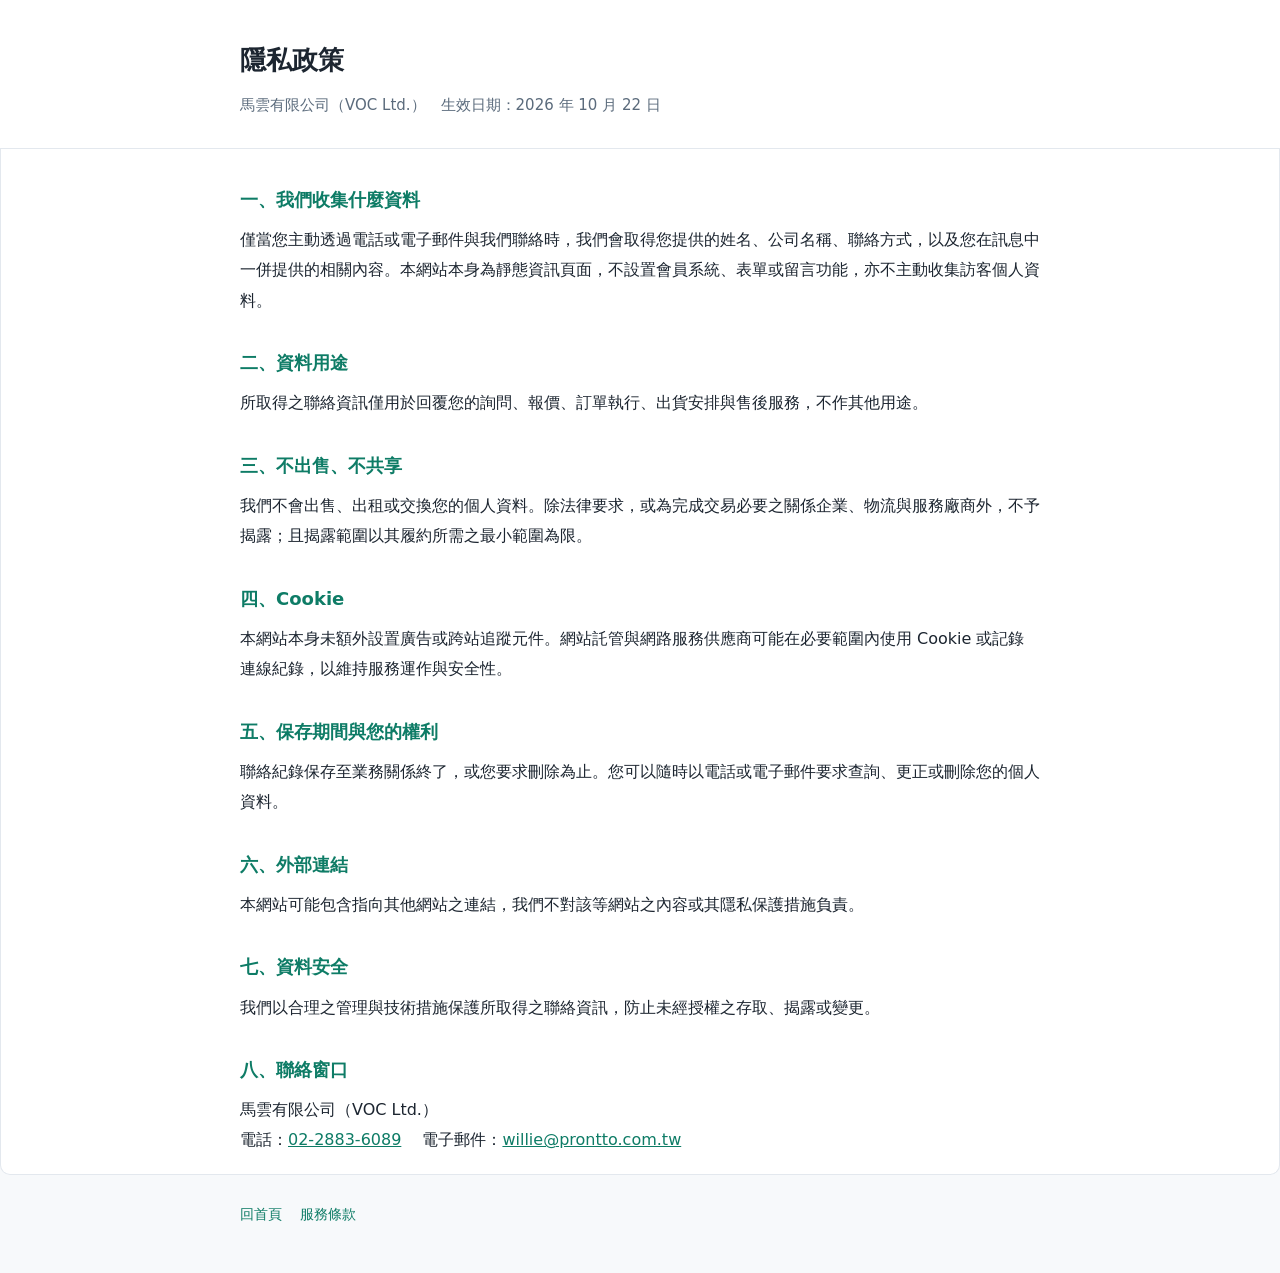
==== privacy.html @ 7a8a8bbe "Add files via upload" ====
<!DOCTYPE html>
<html lang="zh-Hant">
<head>
<meta charset="utf-8">
<meta name="viewport" content="width=device-width, initial-scale=1">
<title>隱私政策｜馬雲有限公司 VOC Ltd.</title>
<meta name="robots" content="index,follow">
<style>
:root{--ink:#1c2530;--muted:#5b6b7c;--line:#e3e8ee;--accent:#0e7c66;--bg:#f7f9fb}
*{box-sizing:border-box}
body{margin:0;font-family:"Noto Sans TC","Microsoft JhengHei","PingFang TC",system-ui,sans-serif;color:var(--ink);background:var(--bg);line-height:1.9}
a{color:var(--accent)}
.wrap{max-width:840px;margin:0 auto;padding:0 20px}
header{background:#fff;border-bottom:1px solid var(--line);padding:36px 0 28px}
h1{margin:0 0 6px;font-size:26px}
.sub{color:var(--muted);margin:0;font-size:15px}
main{background:#fff;border:1px solid var(--line);border-top:0;border-radius:0 0 10px 10px;padding:34px 0 8px}
h2{font-size:18px;margin:30px 0 8px;color:var(--accent)}
h2:first-child{margin-top:0}
p{margin:0 0 10px}
ul{margin:0 0 10px;padding-left:22px}
footer{padding:26px 0 46px;color:var(--muted);font-size:14px}
footer a{margin-right:18px;text-decoration:none}
</style>
</head>
<body>
<header>
  <div class="wrap">
    <h1>隱私政策</h1>
    <p class="sub">馬雲有限公司（VOC Ltd.）　生效日期：2026 年 10 月 22 日</p>
  </div>
</header>

<main>
  <div class="wrap">
    <h2>一、我們收集什麼資料</h2>
    <p>僅當您主動透過電話或電子郵件與我們聯絡時，我們會取得您提供的姓名、公司名稱、聯絡方式，以及您在訊息中一併提供的相關內容。本網站本身為靜態資訊頁面，不設置會員系統、表單或留言功能，亦不主動收集訪客個人資料。</p>

    <h2>二、資料用途</h2>
    <p>所取得之聯絡資訊僅用於回覆您的詢問、報價、訂單執行、出貨安排與售後服務，不作其他用途。</p>

    <h2>三、不出售、不共享</h2>
    <p>我們不會出售、出租或交換您的個人資料。除法律要求，或為完成交易必要之關係企業、物流與服務廠商外，不予揭露；且揭露範圍以其履約所需之最小範圍為限。</p>

    <h2>四、Cookie</h2>
    <p>本網站本身未額外設置廣告或跨站追蹤元件。網站託管與網路服務供應商可能在必要範圍內使用 Cookie 或記錄連線紀錄，以維持服務運作與安全性。</p>

    <h2>五、保存期間與您的權利</h2>
    <p>聯絡紀錄保存至業務關係終了，或您要求刪除為止。您可以隨時以電話或電子郵件要求查詢、更正或刪除您的個人資料。</p>

    <h2>六、外部連結</h2>
    <p>本網站可能包含指向其他網站之連結，我們不對該等網站之內容或其隱私保護措施負責。</p>

    <h2>七、資料安全</h2>
    <p>我們以合理之管理與技術措施保護所取得之聯絡資訊，防止未經授權之存取、揭露或變更。</p>

    <h2>八、聯絡窗口</h2>
    <p>馬雲有限公司（VOC Ltd.）<br>
    電話：<a href="tel:+886228836089">02-2883-6089</a>　
    電子郵件：<a href="mailto:willie@prontto.com.tw">willie@prontto.com.tw</a></p>
  </div>
</main>

<footer>
  <div class="wrap">
    <a href="./index.html">回首頁</a><a href="./terms.html">服務條款</a>
  </div>
</footer>
</body>
</html>
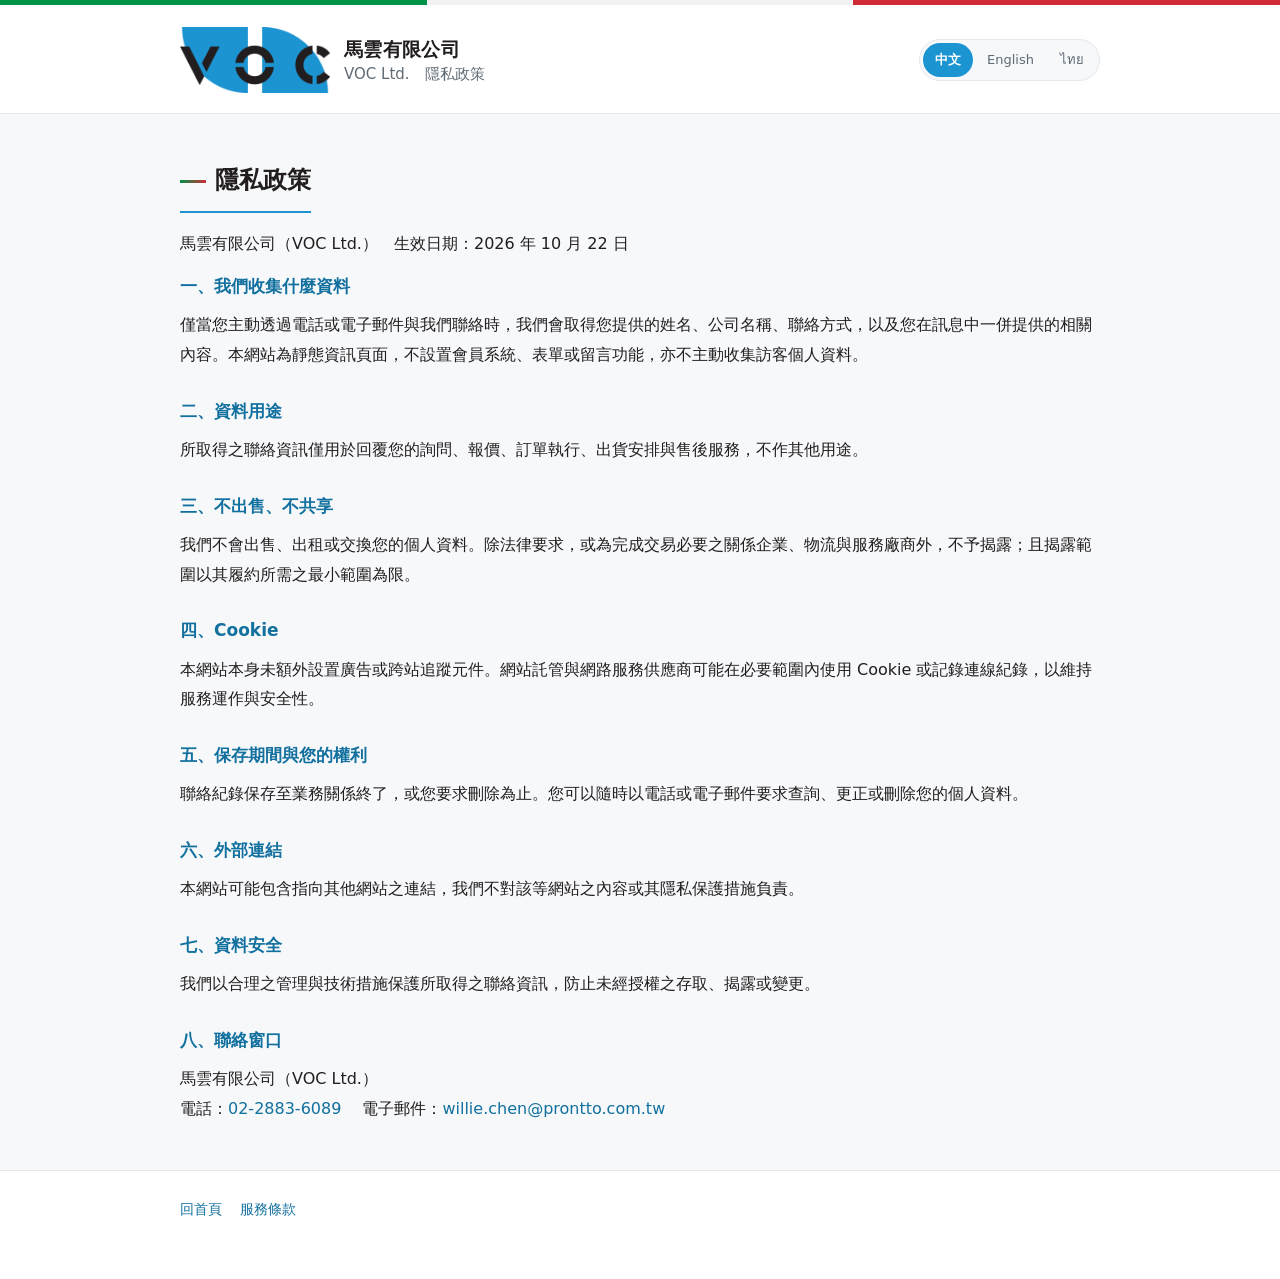
==== commit 8bf976d6: "Add files via upload" ====
--- a/privacy.html
+++ b/privacy.html
@@ -5,66 +5,56 @@
 <meta name="viewport" content="width=device-width, initial-scale=1">
 <title>隱私政策｜馬雲有限公司 VOC Ltd.</title>
 <meta name="robots" content="index,follow">
-<style>
-:root{--ink:#1c2530;--muted:#5b6b7c;--line:#e3e8ee;--accent:#0e7c66;--bg:#f7f9fb}
-*{box-sizing:border-box}
-body{margin:0;font-family:"Noto Sans TC","Microsoft JhengHei","PingFang TC",system-ui,sans-serif;color:var(--ink);background:var(--bg);line-height:1.9}
-a{color:var(--accent)}
-.wrap{max-width:840px;margin:0 auto;padding:0 20px}
-header{background:#fff;border-bottom:1px solid var(--line);padding:36px 0 28px}
-h1{margin:0 0 6px;font-size:26px}
-.sub{color:var(--muted);margin:0;font-size:15px}
-main{background:#fff;border:1px solid var(--line);border-top:0;border-radius:0 0 10px 10px;padding:34px 0 8px}
-h2{font-size:18px;margin:30px 0 8px;color:var(--accent)}
-h2:first-child{margin-top:0}
-p{margin:0 0 10px}
-ul{margin:0 0 10px;padding-left:22px}
-footer{padding:26px 0 46px;color:var(--muted);font-size:14px}
-footer a{margin-right:18px;text-decoration:none}
-</style>
+<link rel="icon" href="logo.png">
+<link rel="stylesheet" href="style.css">
 </head>
 <body>
-<header>
-  <div class="wrap">
-    <h1>隱私政策</h1>
-    <p class="sub">馬雲有限公司（VOC Ltd.）　生效日期：2026 年 10 月 22 日</p>
+<div class="tricolore"></div>
+<header class="site"><div class="wrap head-in">
+  <div class="brand">
+    <a href="index.html"><img src="logo.png" alt="VOC Ltd. logo"></a>
+    <span class="name"><b>馬雲有限公司</b>VOC Ltd.　隱私政策</span>
   </div>
-</header>
+  <nav class="langs" aria-label="語言">
+    <a href="privacy.html" aria-current="page">中文</a>
+    <a href="privacy-en.html">English</a>
+    <a href="privacy-th.html">ไทย</a>
+  </nav>
+</div></header>
 
-<main>
-  <div class="wrap">
-    <h2>一、我們收集什麼資料</h2>
-    <p>僅當您主動透過電話或電子郵件與我們聯絡時，我們會取得您提供的姓名、公司名稱、聯絡方式，以及您在訊息中一併提供的相關內容。本網站本身為靜態資訊頁面，不設置會員系統、表單或留言功能，亦不主動收集訪客個人資料。</p>
+<main class="legal"><div class="wrap">
+  <h2><span class="it"></span>隱私政策</h2>
+  <p>馬雲有限公司（VOC Ltd.）　生效日期：2026 年 10 月 22 日</p>
 
-    <h2>二、資料用途</h2>
-    <p>所取得之聯絡資訊僅用於回覆您的詢問、報價、訂單執行、出貨安排與售後服務，不作其他用途。</p>
+  <h3>一、我們收集什麼資料</h3>
+  <p>僅當您主動透過電話或電子郵件與我們聯絡時，我們會取得您提供的姓名、公司名稱、聯絡方式，以及您在訊息中一併提供的相關內容。本網站為靜態資訊頁面，不設置會員系統、表單或留言功能，亦不主動收集訪客個人資料。</p>
 
-    <h2>三、不出售、不共享</h2>
-    <p>我們不會出售、出租或交換您的個人資料。除法律要求，或為完成交易必要之關係企業、物流與服務廠商外，不予揭露；且揭露範圍以其履約所需之最小範圍為限。</p>
+  <h3>二、資料用途</h3>
+  <p>所取得之聯絡資訊僅用於回覆您的詢問、報價、訂單執行、出貨安排與售後服務，不作其他用途。</p>
 
-    <h2>四、Cookie</h2>
-    <p>本網站本身未額外設置廣告或跨站追蹤元件。網站託管與網路服務供應商可能在必要範圍內使用 Cookie 或記錄連線紀錄，以維持服務運作與安全性。</p>
+  <h3>三、不出售、不共享</h3>
+  <p>我們不會出售、出租或交換您的個人資料。除法律要求，或為完成交易必要之關係企業、物流與服務廠商外，不予揭露；且揭露範圍以其履約所需之最小範圍為限。</p>
 
-    <h2>五、保存期間與您的權利</h2>
-    <p>聯絡紀錄保存至業務關係終了，或您要求刪除為止。您可以隨時以電話或電子郵件要求查詢、更正或刪除您的個人資料。</p>
+  <h3>四、Cookie</h3>
+  <p>本網站本身未額外設置廣告或跨站追蹤元件。網站託管與網路服務供應商可能在必要範圍內使用 Cookie 或記錄連線紀錄，以維持服務運作與安全性。</p>
 
-    <h2>六、外部連結</h2>
-    <p>本網站可能包含指向其他網站之連結，我們不對該等網站之內容或其隱私保護措施負責。</p>
+  <h3>五、保存期間與您的權利</h3>
+  <p>聯絡紀錄保存至業務關係終了，或您要求刪除為止。您可以隨時以電話或電子郵件要求查詢、更正或刪除您的個人資料。</p>
 
-    <h2>七、資料安全</h2>
-    <p>我們以合理之管理與技術措施保護所取得之聯絡資訊，防止未經授權之存取、揭露或變更。</p>
+  <h3>六、外部連結</h3>
+  <p>本網站可能包含指向其他網站之連結，我們不對該等網站之內容或其隱私保護措施負責。</p>
 
-    <h2>八、聯絡窗口</h2>
-    <p>馬雲有限公司（VOC Ltd.）<br>
-    電話：<a href="tel:+886228836089">02-2883-6089</a>　
-    電子郵件：<a href="mailto:willie@prontto.com.tw">willie@prontto.com.tw</a></p>
-  </div>
-</main>
+  <h3>七、資料安全</h3>
+  <p>我們以合理之管理與技術措施保護所取得之聯絡資訊，防止未經授權之存取、揭露或變更。</p>
 
-<footer>
-  <div class="wrap">
-    <a href="./index.html">回首頁</a><a href="./terms.html">服務條款</a>
-  </div>
-</footer>
+  <h3>八、聯絡窗口</h3>
+  <p>馬雲有限公司（VOC Ltd.）<br>
+  電話：<a href="tel:+886228836089">02-2883-6089</a>　
+  電子郵件：<a href="mailto:willie.chen@prontto.com.tw">willie.chen@prontto.com.tw</a></p>
+</div></main>
+
+<footer class="site"><div class="wrap">
+  <nav><a href="index.html">回首頁</a><a href="terms.html">服務條款</a></nav>
+</div></footer>
 </body>
 </html>
--- a/style.css
+++ b/style.css
@@ -0,0 +1,68 @@
+/* VOC Ltd. — 品牌配色取自 logo（藍 #1D94D2、深字 #221E1F），點綴使用義大利國旗色 */
+:root{
+  --blue:#1d94d2; --blue-dk:#12709f; --ink:#221e1f; --muted:#5f6a75;
+  --line:#e4e8ec; --bg:#f6f8fa; --card:#fff;
+  --it-green:#009246; --it-white:#f1f2f1; --it-red:#ce2b37;
+  --radius:12px; --maxw:960px;
+}
+*{box-sizing:border-box}
+html{-webkit-text-size-adjust:100%}
+body{margin:0;background:var(--bg);color:var(--ink);line-height:1.85;
+  font-family:"Noto Sans TC","Microsoft JhengHei","PingFang TC","Noto Sans Thai","Sarabun","Leelawadee UI",system-ui,-apple-system,Segoe UI,Roboto,sans-serif}
+a{color:var(--blue-dk);text-decoration:none}
+a:hover{text-decoration:underline}
+.wrap{max-width:var(--maxw);margin:0 auto;padding:0 20px}
+
+/* 義大利國旗細條 */
+.tricolore{height:5px;background:linear-gradient(90deg,var(--it-green) 0 33.33%,var(--it-white) 33.33% 66.66%,var(--it-red) 66.66% 100%)}
+
+header.site{background:var(--card);border-bottom:1px solid var(--line);padding:22px 0 20px}
+.head-in{display:flex;align-items:center;gap:18px;flex-wrap:wrap;justify-content:space-between}
+.brand{display:flex;align-items:center;gap:14px}
+.brand img{width:150px;height:auto;display:block}
+.brand .name{font-size:15px;color:var(--muted);line-height:1.5}
+.brand .name b{display:block;font-size:19px;color:var(--ink);letter-spacing:.3px}
+
+/* 語系切換 */
+.langs{display:flex;align-items:center;gap:2px;border:1px solid var(--line);border-radius:999px;padding:3px;background:var(--bg)}
+.langs a{font-size:13px;padding:5px 12px;border-radius:999px;color:var(--muted);white-space:nowrap}
+.langs a:hover{text-decoration:none;background:#fff;color:var(--ink)}
+.langs a[aria-current=page]{background:var(--blue);color:#fff;font-weight:600}
+
+/* Hero */
+.hero{background:linear-gradient(180deg,#fff 0%,var(--bg) 100%);border-bottom:1px solid var(--line);padding:54px 0 46px}
+.hero h1{margin:0 0 10px;font-size:34px;line-height:1.35;letter-spacing:.3px}
+.hero p.sub{margin:0 0 22px;font-size:18px;color:var(--muted);max-width:62ch}
+.badge{display:inline-flex;align-items:center;gap:8px;padding:6px 14px;border:1px solid var(--blue);color:var(--blue-dk);
+  border-radius:999px;font-size:13px;font-weight:600;background:#fff}
+.badge::before{content:"";width:8px;height:8px;border-radius:50%;
+  background:linear-gradient(180deg,var(--it-green) 0 33%,var(--it-white) 33% 66%,var(--it-red) 66%)}
+
+main{padding:44px 0 8px}
+section{margin-bottom:42px}
+h2{font-size:21px;margin:0 0 16px;padding-bottom:9px;border-bottom:2px solid var(--blue);display:inline-block}
+h2 .it{display:inline-block;width:26px;height:3px;vertical-align:middle;margin-right:9px;
+  background:linear-gradient(90deg,var(--it-green),var(--it-red))}
+p{margin:0 0 12px}
+ul{margin:0;padding-left:22px}
+li{margin:8px 0}
+.grid{display:grid;grid-template-columns:repeat(auto-fit,minmax(240px,1fr));gap:16px}
+.card{background:var(--card);border:1px solid var(--line);border-radius:var(--radius);padding:20px 22px}
+.card h3{margin:0 0 8px;font-size:16px}
+.card p{margin:0;color:var(--muted);font-size:15px}
+
+/* 聯絡 */
+.contact{background:var(--card);border:1px solid var(--line);border-left:4px solid var(--blue);
+  border-radius:var(--radius);padding:24px 26px}
+.contact dl{margin:0;display:grid;grid-template-columns:auto 1fr;gap:6px 18px}
+.contact dt{color:var(--muted);font-size:14px}
+.contact dd{margin:0;font-size:17px;font-weight:600;word-break:break-all}
+
+footer.site{margin-top:26px;padding:26px 0 44px;color:var(--muted);font-size:14px;border-top:1px solid var(--line);background:var(--card)}
+footer nav{margin-bottom:12px}
+footer nav a{margin-right:18px}
+.legal h2{font-size:24px}
+.legal h3{font-size:17px;margin:26px 0 8px;color:var(--blue-dk)}
+.legal h3:first-of-type{margin-top:0}
+@media(max-width:640px){.hero h1{font-size:26px}.hero p.sub{font-size:16px}.brand img{width:126px}
+  .contact dd{font-size:15px}.contact dl{grid-template-columns:1fr;gap:2px}}
